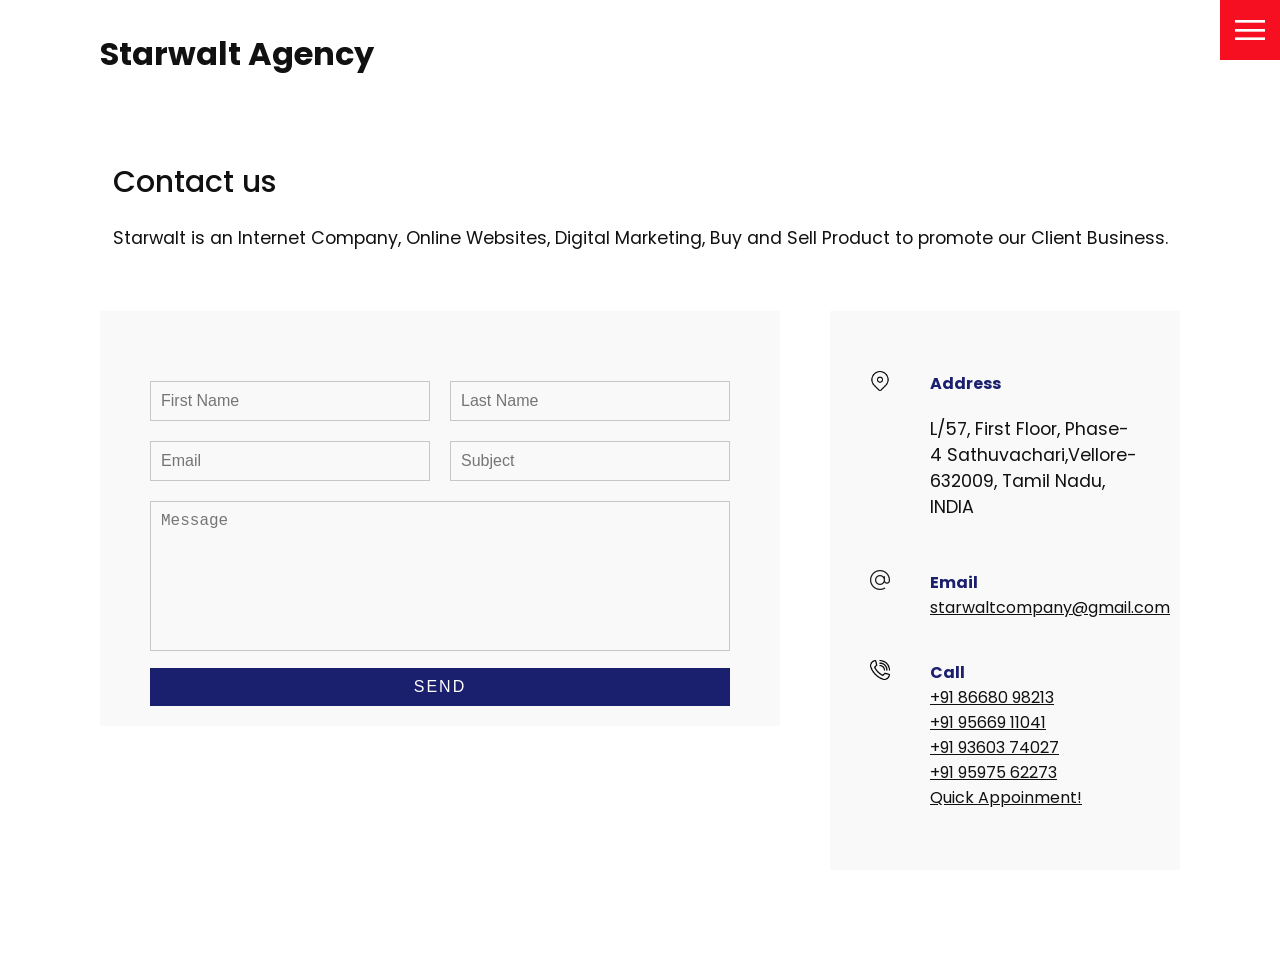
==== contact.html @ 4f164e58 "Add files via upload" ====
<!DOCTYPE html>
<html lang="en">
  <head>
    <meta charset="UTF-8" />
    <meta http-equiv="X-UA-Compatible" content="IE=edge" />
    <meta name="viewport" content="width=device-width, initial-scale=1.0" />
    <link rel="stylesheet" href="css/style.css" />
    <title>Creative Agency</title>
  </head>
  <body>
    <header>
      <div class="logo">Starwalt Agency</div>
      <div class="toggle"></div>
      <div class="navigation">
        <ul>
          <li><a href="index.html">Home</a></li>
          <li><a href="services.html">Services</a></li>
          <li><a href="work.html">Work</a></li>
          <li><a href="https://starwalt.github.io/blog">Blog</a></li>
          <li><a href="contact.html">Contact</a></li>
          <li><a href="https://starwalt.github.io/stocksmarketsindia">StockMarket</a></li>
          <li><a href="https://www.linkedin.com/company/starwalt">Carrers</a></li>
          <li><a href="https://dimple-enterprises.creator-spring.com/">Products</a></li>
          <li><a href="https://github.com/sandysanthosh">Meet our Team</a></li>
          <li><a href="/Paymentlink.jpg">Online Payment</a></li>
          

        </ul>
        <div class="social-bar">
          <ul>
            <li>
              <a href="https://www.facebook.com/Starwalt07">
                <img src="images/facebook.png" target="_blank" alt="" />
              </a>
            </li>
            <li>
              <a href="https://twitter.com/starwaltcompany">
                <img src="images/twitter.png" target="_blank" alt="" />
              </a>
            </li>
            <li>
              <a href="https://www.instagram.com/starwaltcompany/">
                <img src="images/instagram.png" target="_blank" alt="" />
              </a>
            </li>
          </ul>
          <a href="starwaltcompany@gmail.com" class="email-icon">
            <img src="images/email.png" alt="" />
          </a>
        </div>
      </div>
    </header>

    <section>
      <div class="title">
        <h1>Contact us</h1>
        <p>
          
Starwalt is an Internet Company, Online Websites, Digital Marketing, Buy and Sell Product to promote our Client Business.

        </p>
      </div>
      <div class="contact">
        <div class="contact-form">
       
             <form method="post" action="contact-form-process.php">
            <div class="row">
              <div class="input50">
                <input type="text" placeholder="First Name" />
              </div>
              <div class="input50">
                <input type="text" placeholder="Last Name" />
              </div>
            </div>
            <div class="row">
              <div class="input50">
                <input type="text" placeholder="Email" />
              </div>
              <div class="input50">
                <input type="text" placeholder="Subject" />
              </div>
            </div>
            <div class="row">
              <div class="input100">
                <textarea placeholder="Message"></textarea>
              </div>
            </div>
            <div class="row">
              <div class="input100">
                <input type="submit" value="Send" />
                
              </div>
            </div>
          </form>
        </div>

        <div class="contact-info">
          <div class="info-box">
            <img src="images/address.png" class="contact-icon" alt="" />
            <div class="details">
              <h4>Address</h4>
              <P>L/57, First Floor, Phase-4 Sathuvachari,Vellore-632009, Tamil Nadu, INDIA </P>
            </div>
          </div>
          <div class="info-box">
            <img src="images/email.png" class="contact-icon" alt="" />
            <div class="details">
              <h4>Email</h4>
              <a href="mailto:starwaltcompany@gmail.com">starwaltcompany@gmail.com</a>
             
            </div>
          </div>
          <div class="info-box">
            <img src="images/call.png" class="contact-icon" alt="" />
            <div class="details">
              <h4>Call</h4>
                <a href="tel:+918668098213">+91 86680 98213</a></br>
                <a href="tel:+919566911041">+91 95669 11041</a></br>
                <a href="tel:+919360374027">+91 93603 74027</a></br>
                <a href="tel:+919597562273">+91 95975 62273</a></br>
                <a href="https://calendly.com/starwaltcompany">Quick Appoinment!</a> 
            </div>
    
       
          
          </div>
        </div>
      </div>
    </section>


<!--Start of Tawk.to Script-->

<script type="text/javascript">
var Tawk_API=Tawk_API||{}, Tawk_LoadStart=new Date();
(function(){
var s1=document.createElement("script"),s0=document.getElementsByTagName("script")[0];
s1.async=true;
s1.src='https://embed.tawk.to/6206897ab9e4e21181bea7ad/1frkoi2g3';
s1.charset='UTF-8';
s1.setAttribute('crossorigin','*');
s0.parentNode.insertBefore(s1,s0);
})();
</script>
    
<!--End of Tawk.to Script-->


    <script src="js/script.js"></script>
  </body>
</html>
---- css/style.css ----
@import url('https://fonts.googleapis.com/css?family=Poppins:200,300,400,500,600,700,800,900&display=swap');

:root {
  --primary-color: #f60f20;
  --secondary-color: #1b206e;
}

/* BASE STYLES */
* {
  box-sizing: border-box;
  margin: 0;
  padding: 0;
}

html,
body {
  font-family: 'Poppins', sans-serif;
  color: #111;
}

h1 {
  font-size: 30px;
  font-weight: 500;
}

p {
  margin: 20px 0 10px;
  font-size: 1.1rem;
}

section {
  display: flex;
  flex-direction: column;
  height: 100vh;
  align-items: center;
  padding: 100px;
  margin-top: 60px;
}

section.home {
  flex-direction: row;
  margin-top: 0;
}

/* BUTTON */
.btn {
  cursor: pointer;
  display: inline-block;
  background: var(--primary-color);
  color: #fff;
  text-decoration: none;
  padding: 10px 30px;
  margin: 20px 0;
  border: 0;
}

.btn:hover {
  transform: scale(0.98);
}

.logo {
  position: absolute;
  top: 30px;
  left: 100px;
  font-size: 2rem;
  font-weight: 700;
  z-index: 20;
}

/* TOGGLE */
.toggle {
  position: fixed;
  top: 0;
  right: 0;
  width: 60px;
  height: 60px;
  background: var(--primary-color) url(../images/menu.png);
  background-size: 30px;
  background-position: center;
  background-repeat: no-repeat;
  z-index: 20;
  cursor: pointer;
}

.toggle.active {
  background: var(--primary-color) url(../images/close.png);
  background-size: 25px;
  background-position: center;
  background-repeat: no-repeat;
}

/* NAVIGATION */
.navigation {
  position: fixed;
  top: 0;
  left: 100%;
  width: 100%;
  height: 100%;
  background-color: #fff;
  z-index: 15;
  display: flex;
  justify-content: center;
  align-items: center;
}

.navigation.active {
  left: 0;
}

.navigation ul {
  position: relative;
}

.navigation ul li {
  position: relative;
  list-style: none;
  text-align: center;
}

.navigation ul li a {
  font-size: 2.2rem;
  color: #111;
  text-decoration: none;
  font-weight: 300;
}

.navigation ul li a:hover {
  color: var(--primary-color);
}

.navigation .social-bar {
  position: absolute;
  top: 0;
  left: 0;
  width: 60px;
  height: 100%;
  display: flex;
  justify-content: center;
  align-items: center;
}

.navigation .social-bar a {
  display: inline-block;
  transform: scale(0.5);
}

.navigation .email-icon {
  position: absolute;
  bottom: 20px;
  transform: scale(0.5);
}

/* HOMEPAGE */
.home-content {
  position: relative;
  z-index: 10;
  max-width: 600px;
}

.home-img {
  position: absolute;
  bottom: 0;
  right: 0;
  height: 110%;
}

/* SERVICES PAGE */
.services {
  margin-top: 40px;
  display: grid;
  grid-template-columns: repeat(3, 1fr);
  gap: 40px;
  text-align: center;
}

.services .service {
  padding: 30px;
}

.services .service:hover {
  box-shadow: 0 10px 30px rgba(0, 0, 0, 0.1);
}

.services .service h2 {
  font-size: 24px;
  font-weight: 500;
  margin-top: 20px;
  color: var(--secondary-color);
}

.services .service .icon img {
  max-width: 100px;
}

/* WORK PAGE */
.portfolio {
  display: flex;
  flex-wrap: wrap;
  justify-content: center;
  margin-top: 20px;
}

.portfolio .item {
  position: relative;
  width: 300px;
  height: 300px;
  margin: 5px;
}

.portfolio .item img {
  width: 100%;
  height: 100%;
}

.portfolio .item .action {
  position: absolute;
  top: 0;
  left: 0;
  width: 100%;
  height: 100%;
  background: rgba(0, 0, 0, 0.8);
  display: flex;
  justify-content: center;
  align-items: center;
  opacity: 0;
  transition: 0.5s;
}

.portfolio .item:hover .action {
  opacity: 1;
}

.portfolio .item .action a {
  display: inline-block;
  color: #fff;
  text-decoration: none;
  border: 1px solid #fff;
  padding: 5px 15px;
}

/* CONTACT */
.contact {
  position: relative;
  width: 100%;
  margin-top: 50px;
  display: flex;
  justify-content: space-between;
  align-items: flex-start;
}

.contact-form {
  position: relative;
  background: #f9f9f9;
  width: calc(100% - 400px);
  padding: 60px 40px 20px;
}

.contact-form form {
  width: 100%;
}

.contact-form .row {
  width: 100%;
  display: flex;
}

.contact-form .input50 {
  width: 50%;
  margin: 0 10px;
}

.contact-form .input100 {
  width: 100%;
  margin: 0 10px;
}

.contact-form .row input,
.contact-form .row textarea {
  position: relative;
  border: 1px solid rgba(0, 0, 0, 0.2);
  color: #111;
  background: transparent;
  width: 100%;
  padding: 10px;
  outline: none;
  font-size: 16px;
  font-weight: 300;
  margin: 10px 0;
  resize: none;
}

.contact-form .row textarea {
  height: 150px;
}

.contact-form .row input[type='submit'] {
  background-color: var(--secondary-color);
  color: #fff;
  margin: 0;
  text-transform: uppercase;
  letter-spacing: 2px;
  font-weight: 300;
  border: 0;
  cursor: pointer;
}

.contact-info {
  width: 350px;
  background: #f9f9f9;
  padding: 60px 40px 20px;
}

.contact-info .info-box {
  display: flex;
  align-items: flex-start;
  margin-bottom: 40px;
}

.contact-info .info-box .contact-icon {
  width: 20px;
  margin-right: 40px;
}

.contact-info .info-box .details h4 {
  color: var(--secondary-color);
}

.contact-info .info-box .details p,
.contact-info .info-box .details a {
  color: #111;
}

@media (max-width: 1068px) {
  .home-img {
    display: none;
  }

  .logo {
    top: 10px;
    left: 40px;
    font-size: 1.5rem;
  }

  section {
    padding: 100px 40px;
  }

  .navigation ul li a {
    font-size: 2rem;
  }

  .services {
    grid-template-columns: repeat(2, 1fr);
  }

  .contact {
    flex-direction: column;
  }

  .contact-form {
    width: 100%;
    padding: 30px 30px 20px;
  }

  .contact-form .row {
    flex-direction: column;
  }

  .contact-form .input50,
  .contact-form .input100 {
    width: 100%;
    margin: 0;
  }

  .contact-info {
    width: 100%;
    margin-top: 20px;
    padding: 30px 30px 20px;
  }
}

@media (max-width: 768px) {
  .services {
    grid-template-columns: 1fr;
  }

  .services .service {
    box-shadow: 0 10px 30px rgba(0, 0, 0, 0.1);
  }
}
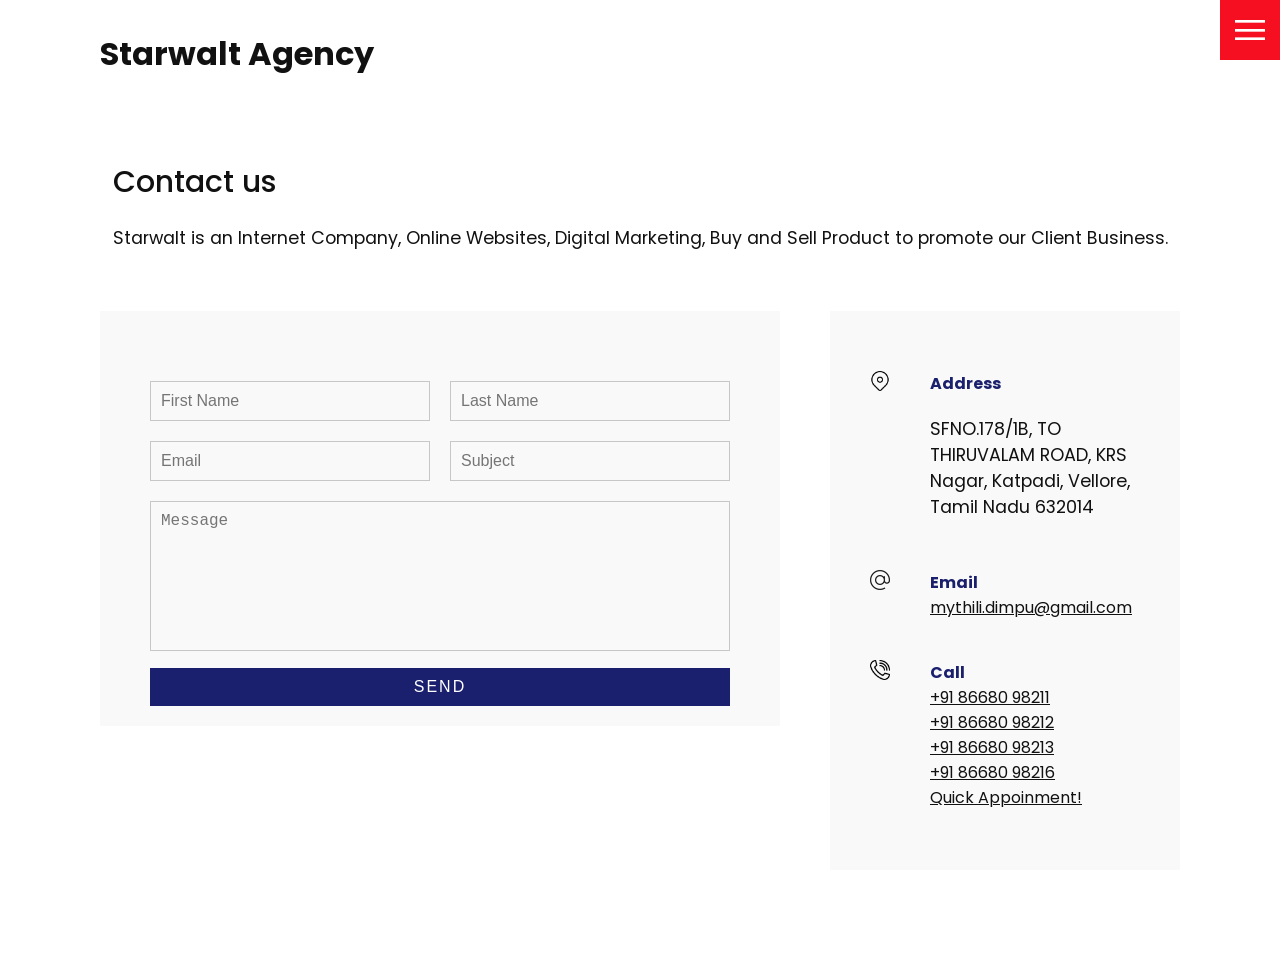
==== commit f8135385: "Update contact.html" ====
--- a/contact.html
+++ b/contact.html
@@ -16,13 +16,9 @@
           <li><a href="index.html">Home</a></li>
           <li><a href="services.html">Services</a></li>
           <li><a href="work.html">Work</a></li>
-          <li><a href="https://starwalt.github.io/blog">Blog</a></li>
+  
           <li><a href="contact.html">Contact</a></li>
-          <li><a href="https://starwalt.github.io/stocksmarketsindia">StockMarket</a></li>
-          <li><a href="https://www.linkedin.com/company/starwalt">Carrers</a></li>
-          <li><a href="https://dimple-enterprises.creator-spring.com/">Products</a></li>
-          <li><a href="https://github.com/sandysanthosh">Meet our Team</a></li>
-          <li><a href="/Paymentlink.jpg">Online Payment</a></li>
+         
           
 
         </ul>
@@ -39,7 +35,7 @@
               </a>
             </li>
             <li>
-              <a href="https://www.instagram.com/starwaltcompany/">
+              <a href="https://www.instagram.com/dimpleelectricals/">
                 <img src="images/instagram.png" target="_blank" alt="" />
               </a>
             </li>
@@ -99,14 +95,14 @@
             <img src="images/address.png" class="contact-icon" alt="" />
             <div class="details">
               <h4>Address</h4>
-              <P>L/57, First Floor, Phase-4 Sathuvachari,Vellore-632009, Tamil Nadu, INDIA </P>
+              <P> SFNO.178/1B, TO THIRUVALAM ROAD, KRS Nagar, Katpadi, Vellore, Tamil Nadu 632014 </P>
             </div>
           </div>
           <div class="info-box">
             <img src="images/email.png" class="contact-icon" alt="" />
             <div class="details">
               <h4>Email</h4>
-              <a href="mailto:starwaltcompany@gmail.com">starwaltcompany@gmail.com</a>
+              <a href="mailto:mythili.dimpu@gmail.com">mythili.dimpu@gmail.com</a>
              
             </div>
           </div>
@@ -114,10 +110,10 @@
             <img src="images/call.png" class="contact-icon" alt="" />
             <div class="details">
               <h4>Call</h4>
-                <a href="tel:+918668098213">+91 86680 98213</a></br>
-                <a href="tel:+919566911041">+91 95669 11041</a></br>
-                <a href="tel:+919360374027">+91 93603 74027</a></br>
-                <a href="tel:+919597562273">+91 95975 62273</a></br>
+                <a href="tel:+918668098211">+91 86680 98211</a></br>
+                <a href="tel:+8668098212">+91 86680 98212</a></br>
+                <a href="tel:+8668098213">+91 86680 98213</a></br>
+                <a href="tel:+8668098216">+91 86680 98216</a></br>
                 <a href="https://calendly.com/starwaltcompany">Quick Appoinment!</a> 
             </div>
     
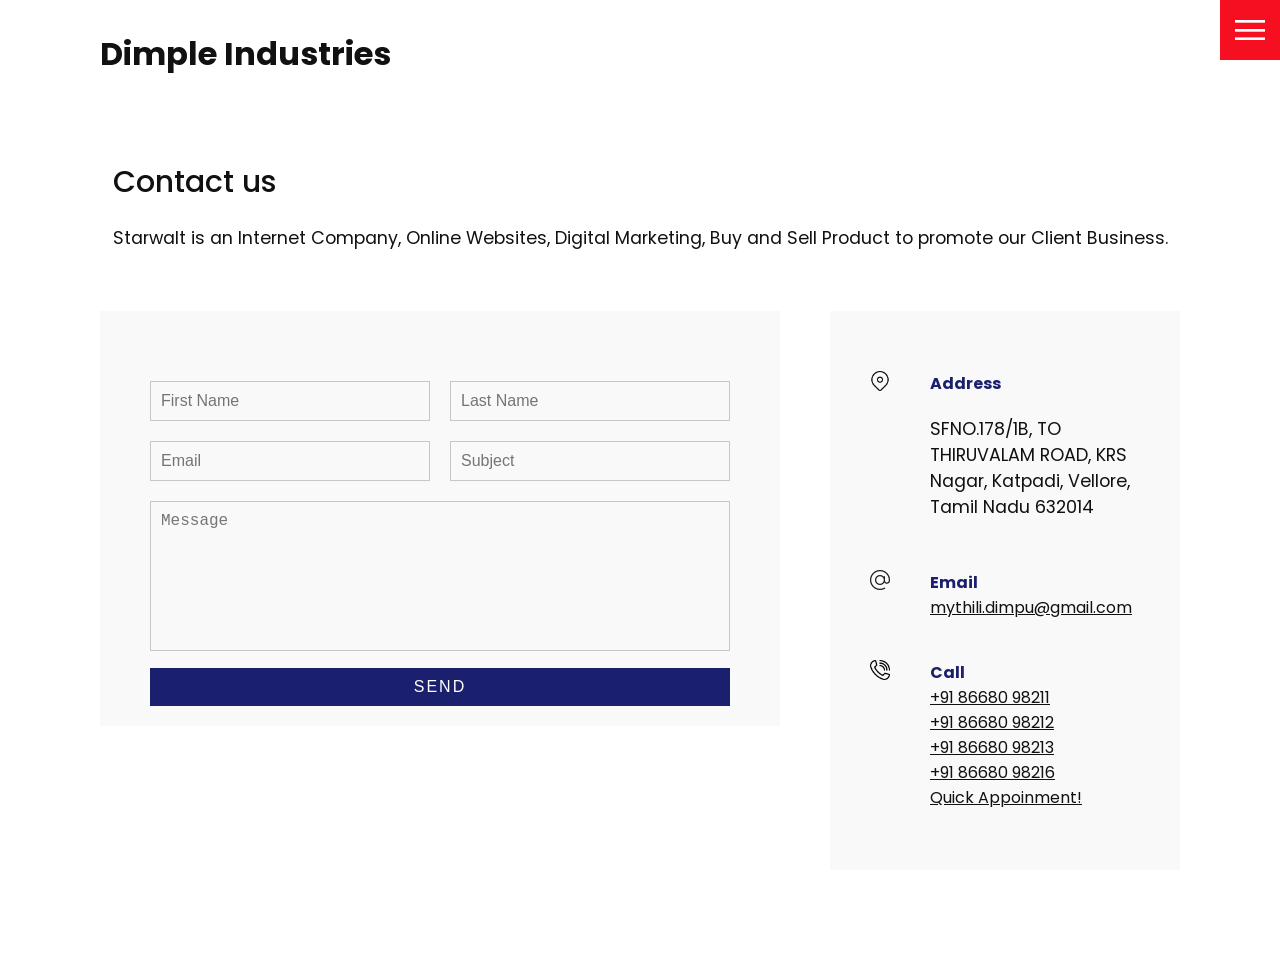
==== commit cd8f038c: "Update contact.html" ====
--- a/contact.html
+++ b/contact.html
@@ -5,11 +5,11 @@
     <meta http-equiv="X-UA-Compatible" content="IE=edge" />
     <meta name="viewport" content="width=device-width, initial-scale=1.0" />
     <link rel="stylesheet" href="css/style.css" />
-    <title>Creative Agency</title>
+    <title>Dimple Industries</title>
   </head>
   <body>
     <header>
-      <div class="logo">Starwalt Agency</div>
+      <div class="logo">Dimple Industries</div>
       <div class="toggle"></div>
       <div class="navigation">
         <ul>
@@ -25,12 +25,12 @@
         <div class="social-bar">
           <ul>
             <li>
-              <a href="https://www.facebook.com/Starwalt07">
+              <a href="https://www.instagram.com/dimpleelectricals/">
                 <img src="images/facebook.png" target="_blank" alt="" />
               </a>
             </li>
             <li>
-              <a href="https://twitter.com/starwaltcompany">
+              <a href="https://www.instagram.com/dimpleelectricals/">
                 <img src="images/twitter.png" target="_blank" alt="" />
               </a>
             </li>
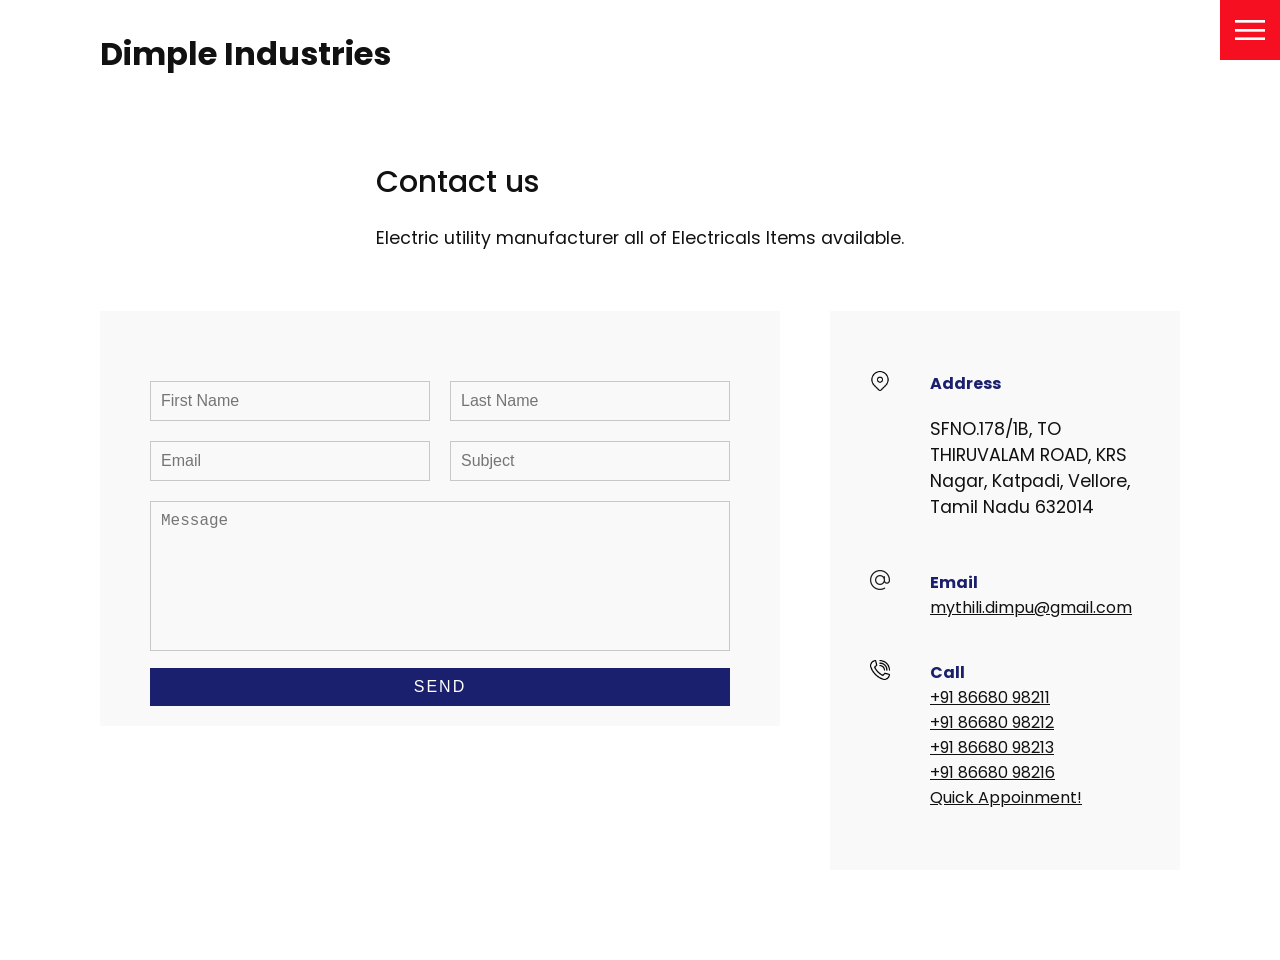
==== commit 5058cc67: "Update contact.html" ====
--- a/contact.html
+++ b/contact.html
@@ -52,8 +52,7 @@
         <h1>Contact us</h1>
         <p>
           
-Starwalt is an Internet Company, Online Websites, Digital Marketing, Buy and Sell Product to promote our Client Business.
-
+Electric utility manufacturer all of Electricals Items available.
         </p>
       </div>
       <div class="contact">
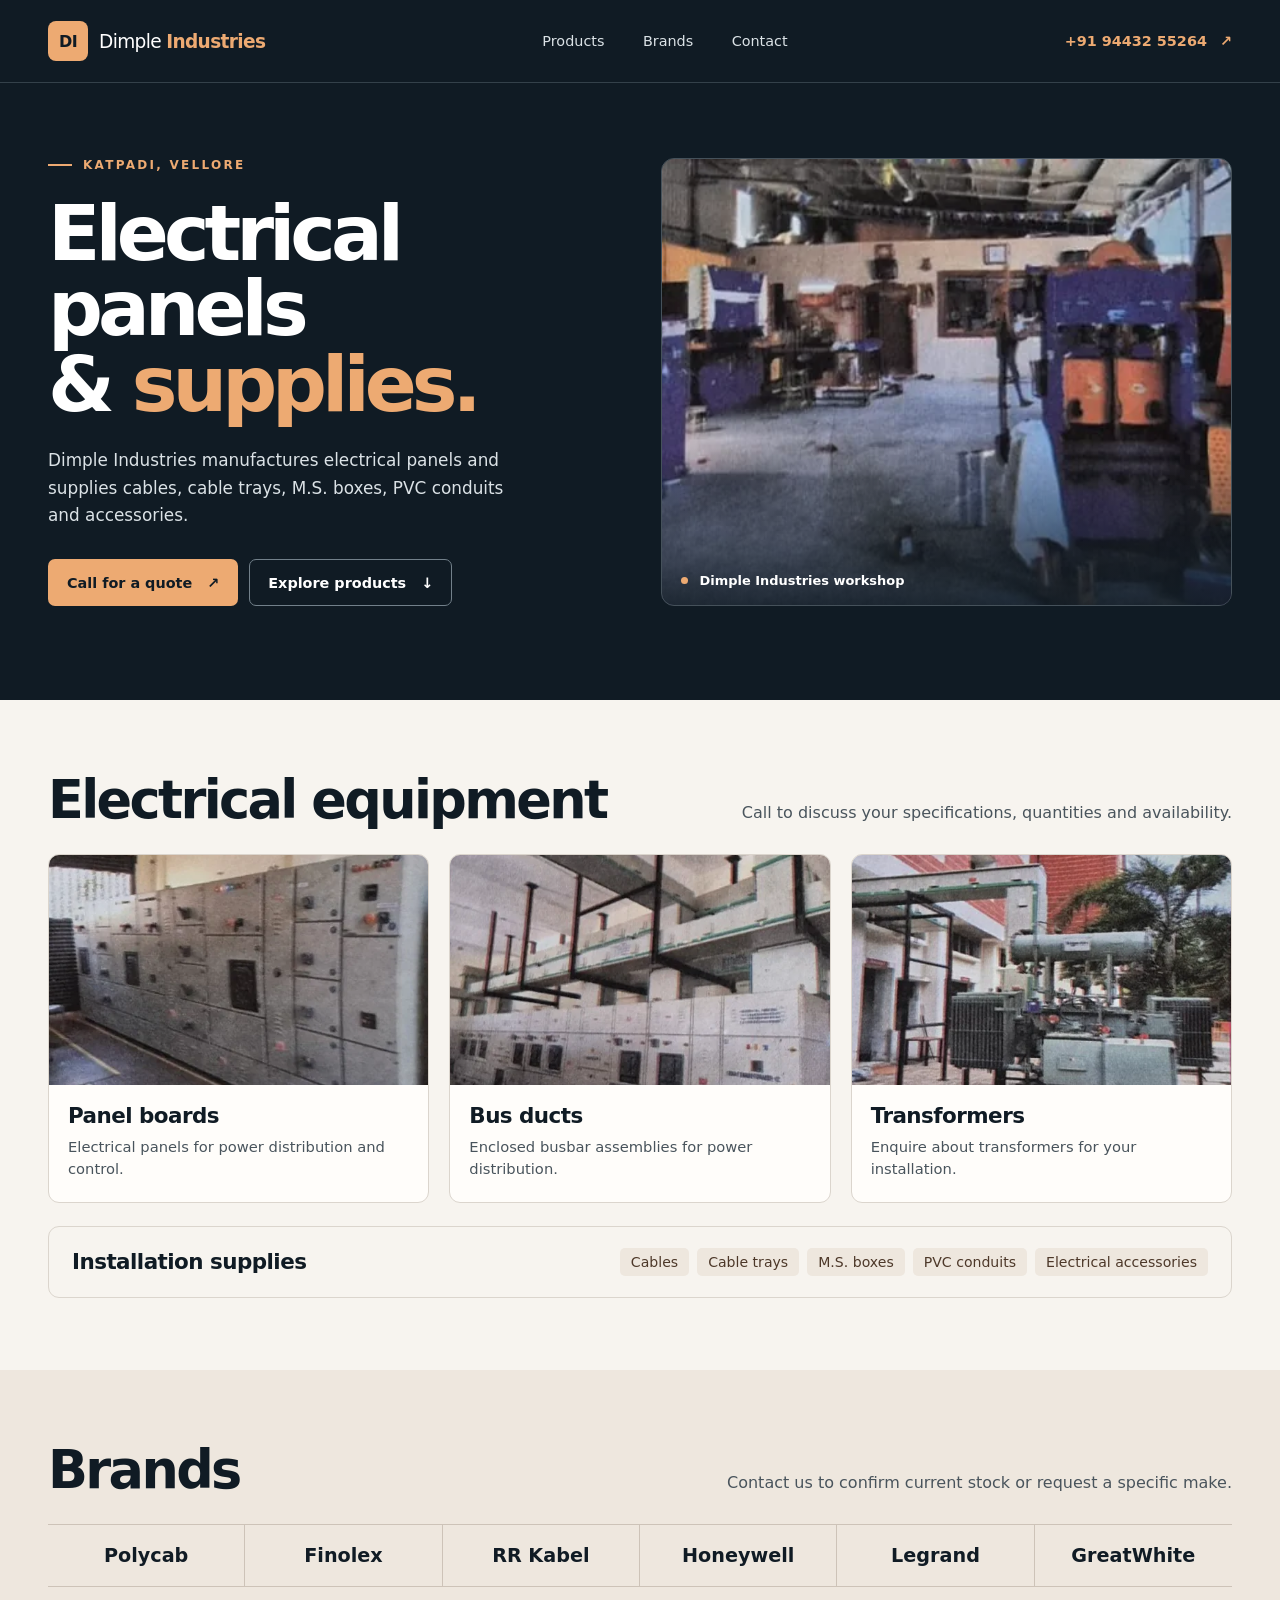
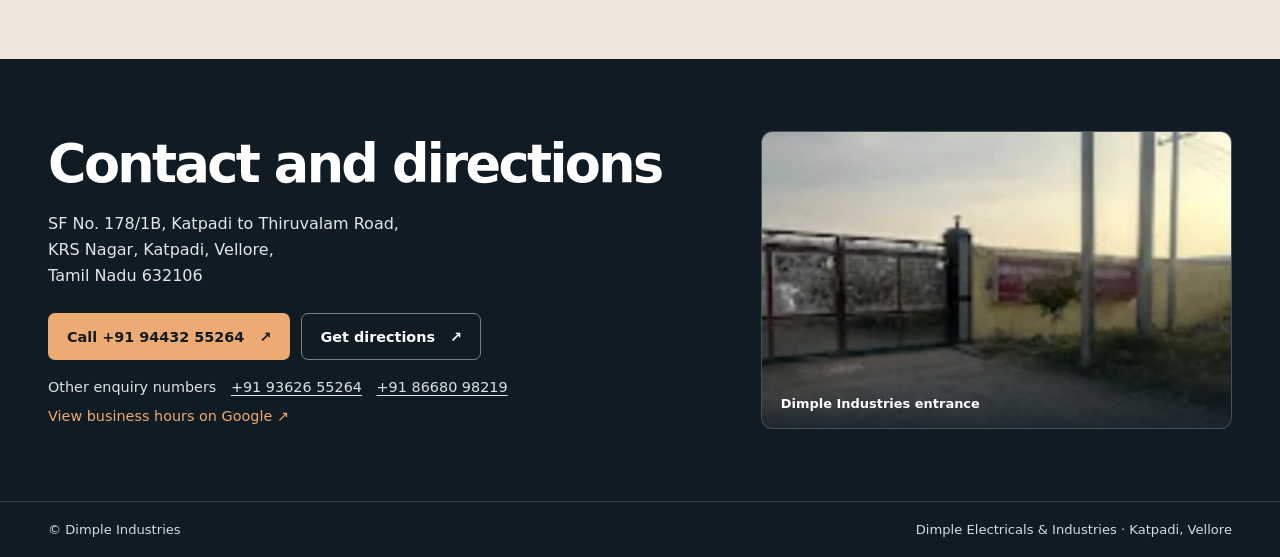
==== commit f427dede: "Refresh Dimple Industries website with product catalogue and contact details" ====
--- a/contact.html
+++ b/contact.html
@@ -1,146 +1,13 @@
-<!DOCTYPE html>
-<html lang="en">
-  <head>
-    <meta charset="UTF-8" />
-    <meta http-equiv="X-UA-Compatible" content="IE=edge" />
-    <meta name="viewport" content="width=device-width, initial-scale=1.0" />
-    <link rel="stylesheet" href="css/style.css" />
-    <title>Dimple Industries</title>
-  </head>
-  <body>
-    <header>
-      <div class="logo">Dimple Industries</div>
-      <div class="toggle"></div>
-      <div class="navigation">
-        <ul>
-          <li><a href="index.html">Home</a></li>
-          <li><a href="services.html">Services</a></li>
-          <li><a href="work.html">Work</a></li>
-  
-          <li><a href="contact.html">Contact</a></li>
-         
-          
-
-        </ul>
-        <div class="social-bar">
-          <ul>
-            <li>
-              <a href="https://www.instagram.com/dimpleelectricals/">
-                <img src="images/facebook.png" target="_blank" alt="" />
-              </a>
-            </li>
-            <li>
-              <a href="https://www.instagram.com/dimpleelectricals/">
-                <img src="images/twitter.png" target="_blank" alt="" />
-              </a>
-            </li>
-            <li>
-              <a href="https://www.instagram.com/dimpleelectricals/">
-                <img src="images/instagram.png" target="_blank" alt="" />
-              </a>
-            </li>
-          </ul>
-          <a href="starwaltcompany@gmail.com" class="email-icon">
-            <img src="images/email.png" alt="" />
-          </a>
-        </div>
-      </div>
-    </header>
-
-    <section>
-      <div class="title">
-        <h1>Contact us</h1>
-        <p>
-          
-Electric utility manufacturer all of Electricals Items available.
-        </p>
-      </div>
-      <div class="contact">
-        <div class="contact-form">
-       
-             <form method="post" action="contact-form-process.php">
-            <div class="row">
-              <div class="input50">
-                <input type="text" placeholder="First Name" />
-              </div>
-              <div class="input50">
-                <input type="text" placeholder="Last Name" />
-              </div>
-            </div>
-            <div class="row">
-              <div class="input50">
-                <input type="text" placeholder="Email" />
-              </div>
-              <div class="input50">
-                <input type="text" placeholder="Subject" />
-              </div>
-            </div>
-            <div class="row">
-              <div class="input100">
-                <textarea placeholder="Message"></textarea>
-              </div>
-            </div>
-            <div class="row">
-              <div class="input100">
-                <input type="submit" value="Send" />
-                
-              </div>
-            </div>
-          </form>
-        </div>
-
-        <div class="contact-info">
-          <div class="info-box">
-            <img src="images/address.png" class="contact-icon" alt="" />
-            <div class="details">
-              <h4>Address</h4>
-              <P> SFNO.178/1B, TO THIRUVALAM ROAD, KRS Nagar, Katpadi, Vellore, Tamil Nadu 632014 </P>
-            </div>
-          </div>
-          <div class="info-box">
-            <img src="images/email.png" class="contact-icon" alt="" />
-            <div class="details">
-              <h4>Email</h4>
-              <a href="mailto:mythili.dimpu@gmail.com">mythili.dimpu@gmail.com</a>
-             
-            </div>
-          </div>
-          <div class="info-box">
-            <img src="images/call.png" class="contact-icon" alt="" />
-            <div class="details">
-              <h4>Call</h4>
-                <a href="tel:+918668098211">+91 86680 98211</a></br>
-                <a href="tel:+8668098212">+91 86680 98212</a></br>
-                <a href="tel:+8668098213">+91 86680 98213</a></br>
-                <a href="tel:+8668098216">+91 86680 98216</a></br>
-                <a href="https://calendly.com/starwaltcompany">Quick Appoinment!</a> 
-            </div>
-    
-       
-          
-          </div>
-        </div>
-      </div>
-    </section>
-
-
-<!--Start of Tawk.to Script-->
-
-<script type="text/javascript">
-var Tawk_API=Tawk_API||{}, Tawk_LoadStart=new Date();
-(function(){
-var s1=document.createElement("script"),s0=document.getElementsByTagName("script")[0];
-s1.async=true;
-s1.src='https://embed.tawk.to/6206897ab9e4e21181bea7ad/1frkoi2g3';
-s1.charset='UTF-8';
-s1.setAttribute('crossorigin','*');
-s0.parentNode.insertBefore(s1,s0);
-})();
-</script>
-    
-<!--End of Tawk.to Script-->
-
-
-    <script src="js/script.js"></script>
-  </body>
+<!doctype html>
+<html lang="en-IN">
+<head>
+  <meta charset="utf-8">
+  <meta name="viewport" content="width=device-width,initial-scale=1">
+  <meta http-equiv="refresh" content="0; url=./#contact">
+  <link rel="canonical" href="https://dimple-industries.github.io/">
+  <title>Contact and directions | Dimple Industries</title>
+</head>
+<body>
+  <p><a href="./#contact">Contact and directions at Dimple Industries</a></p>
+</body>
 </html>
